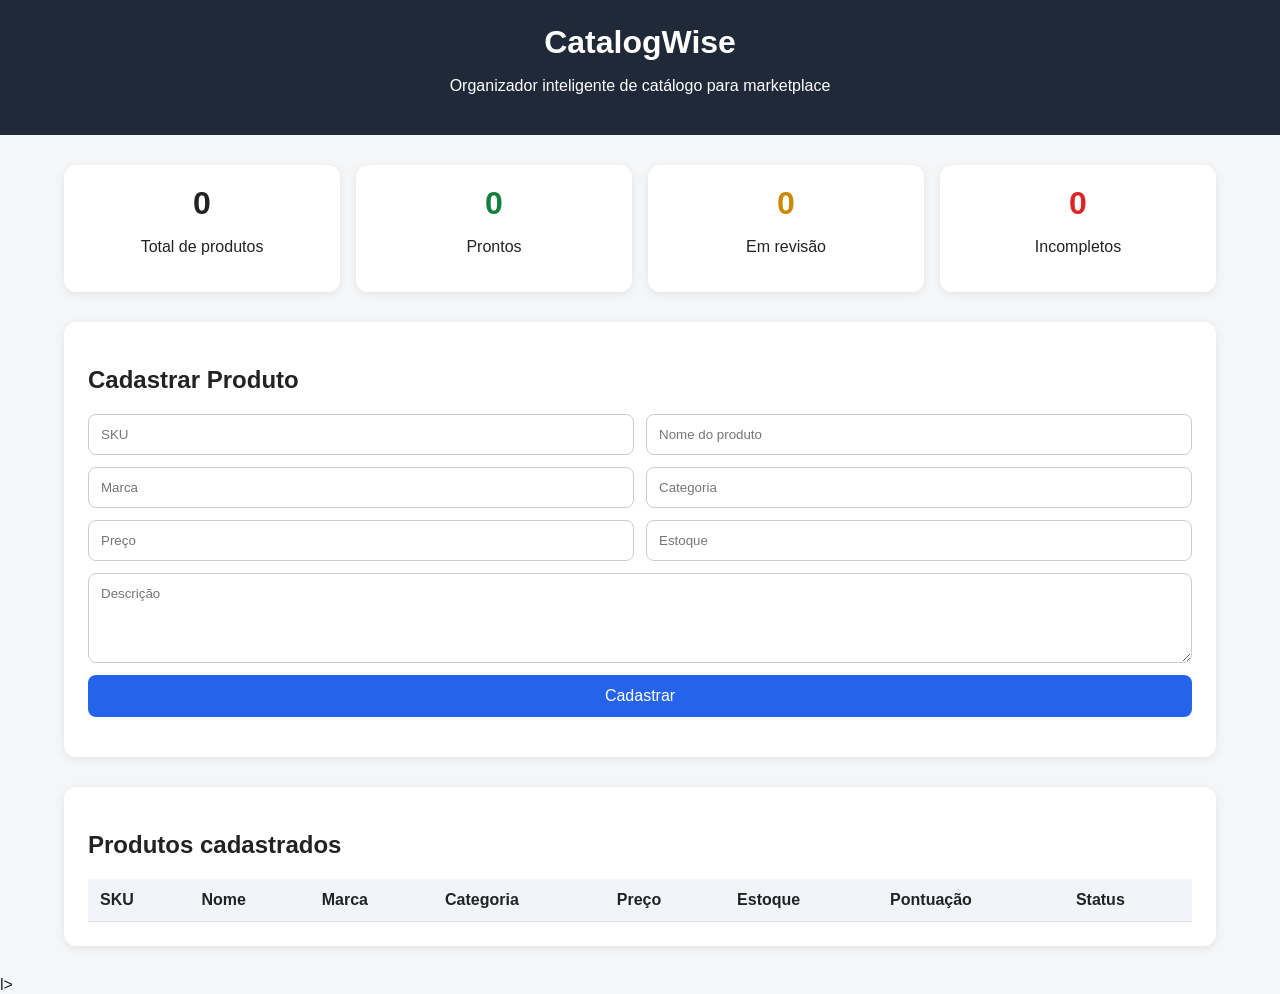
==== frontend/index.html @ 1bb8b8df "Criação API inicial do CatalogWise" ====
<!DOCTYPE html>
<html lang="pt-BR">
<head>
    <meta charset="UTF-8">
    <title>CatalogWise</title>
    <link rel="stylesheet" href="style.css">
</head>
<body>

<header>
    <h1>CatalogWise</h1>
    <p>Organizador inteligente de catálogo para marketplace</p>
</header>

<main>
    <section class="dashboard">
        <div class="card">
            <h2 id="totalProdutos">0</h2>
            <p>Total de produtos</p>
        </div>

        <div class="card pronto">
            <h2 id="produtosProntos">0</h2>
            <p>Prontos</p>
        </div>

        <div class="card revisar">
            <h2 id="produtosRevisar">0</h2>
            <p>Em revisão</p>
        </div>

        <div class="card incompleto">
            <h2 id="produtosIncompletos">0</h2>
            <p>Incompletos</p>
        </div>
    </section>

    <section class="form-section">
        <h2>Cadastrar Produto</h2>

        <form id="produtoForm">
            <input type="text" id="sku" placeholder="SKU" required>
            <input type="text" id="nome" placeholder="Nome do produto" required>
            <input type="text" id="marca" placeholder="Marca" required>
            <input type="text" id="categoria" placeholder="Categoria" required>
            <input type="number" id="preco" placeholder="Preço" step="0.01" required>
            <input type="number" id="estoque" placeholder="Estoque" required>
            <textarea id="descricao" placeholder="Descrição" required></textarea>

            <button type="submit">Cadastrar</button>
        </form>

        <p id="mensagem"></p>
    </section>

    <section class="lista-section">
        <h2>Produtos cadastrados</h2>

        <table>
            <thead>
            <tr>
                <th>SKU</th>
                <th>Nome</th>
                <th>Marca</th>
                <th>Categoria</th>
                <th>Preço</th>
                <th>Estoque</th>
                <th>Pontuação</th>
                <th>Status</th>
            </tr>
            </thead>
            <tbody id="produtosTabela">
            </tbody>
        </table>
    </section>
</main>

<script src="script.js"></script>
</body>
</html>l>
---- frontend/style.css ----
* {
    box-sizing: border-box;
    font-family: Arial, sans-serif;
}

body {
    margin: 0;
    background: #f4f6f8;
    color: #222;
}

header {
    background: #1f2937;
    color: white;
    padding: 24px;
    text-align: center;
}

header h1 {
    margin: 0;
}

main {
    width: 90%;
    max-width: 1200px;
    margin: 30px auto;
}

.dashboard {
    display: grid;
    grid-template-columns: repeat(4, 1fr);
    gap: 16px;
    margin-bottom: 30px;
}

.card {
    background: white;
    padding: 20px;
    border-radius: 12px;
    text-align: center;
    box-shadow: 0 2px 8px rgba(0, 0, 0, 0.08);
}

.card h2 {
    margin: 0;
    font-size: 32px;
}

.pronto h2 {
    color: #15803d;
}

.revisar h2 {
    color: #ca8a04;
}

.incompleto h2 {
    color: #dc2626;
}

.form-section,
.lista-section {
    background: white;
    padding: 24px;
    border-radius: 12px;
    margin-bottom: 30px;
    box-shadow: 0 2px 8px rgba(0, 0, 0, 0.08);
}

form {
    display: grid;
    grid-template-columns: repeat(2, 1fr);
    gap: 12px;
}

input,
textarea {
    padding: 12px;
    border: 1px solid #ccc;
    border-radius: 8px;
}

textarea {
    grid-column: span 2;
    resize: vertical;
    min-height: 90px;
}

button {
    grid-column: span 2;
    padding: 12px;
    border: none;
    border-radius: 8px;
    background: #2563eb;
    color: white;
    font-size: 16px;
    cursor: pointer;
}

button:hover {
    background: #1d4ed8;
}

#mensagem {
    margin-top: 12px;
    font-weight: bold;
}

table {
    width: 100%;
    border-collapse: collapse;
}

th,
td {
    padding: 12px;
    border-bottom: 1px solid #ddd;
    text-align: left;
}

th {
    background: #f1f5f9;
}
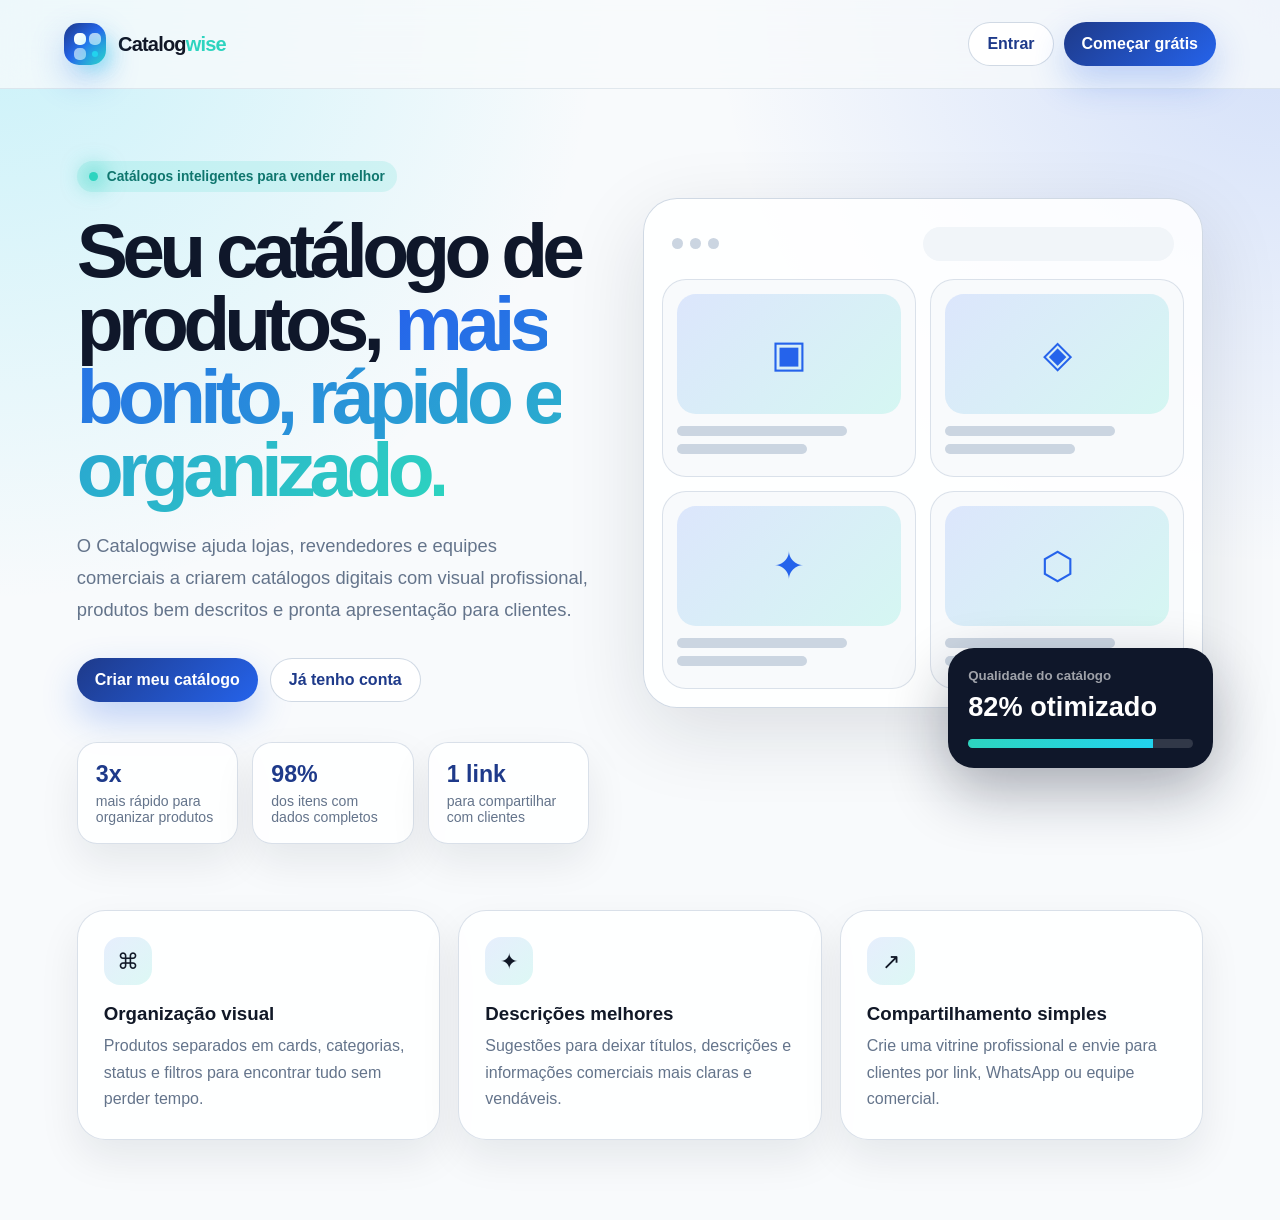
==== commit 5919469a: "integrou front e h2 persistente" ====
--- a/frontend/index.html
+++ b/frontend/index.html
@@ -1,80 +1,59 @@
 <!DOCTYPE html>
 <html lang="pt-BR">
 <head>
-    <meta charset="UTF-8">
-    <title>CatalogWise</title>
-    <link rel="stylesheet" href="style.css">
+  <meta charset="UTF-8"><meta name="viewport" content="width=device-width, initial-scale=1.0">
+  <title>Catalogwise — Início</title>
+  <link rel="stylesheet" href="assets/css/style.css">
 </head>
 <body>
+<div class="app-shell">
 
-<header>
-    <h1>CatalogWise</h1>
-    <p>Organizador inteligente de catálogo para marketplace</p>
+<header class="topbar">
+  <a href="index.html" class="brand" aria-label="Ir para início">
+    <div class="brand-mark"></div>
+    <div><span>Catalog</span><span>wise</span></div>
+  </a>
+  <div class="top-actions">
+    <a class="btn btn-ghost" href="login.html">Entrar</a>
+    <a class="btn btn-primary" href="cadastro.html">Começar grátis</a>
+  </div>
 </header>
 
 <main>
-    <section class="dashboard">
-        <div class="card">
-            <h2 id="totalProdutos">0</h2>
-            <p>Total de produtos</p>
+  <section class="hero">
+    <div>
+      <div class="eyebrow"><span class="spark"></span> Catálogos inteligentes para vender melhor</div>
+      <h1>Seu catálogo de produtos, <span class="gradient-text">mais bonito, rápido e organizado.</span></h1>
+      <p class="hero-copy">O Catalogwise ajuda lojas, revendedores e equipes comerciais a criarem catálogos digitais com visual profissional, produtos bem descritos e pronta apresentação para clientes.</p>
+      <div class="hero-actions">
+        <a class="btn btn-primary" href="cadastro.html">Criar meu catálogo</a>
+        <a class="btn btn-ghost" href="login.html">Já tenho conta</a>
+      </div>
+      <div class="hero-stats">
+        <div class="stat-card"><strong>3x</strong><span>mais rápido para organizar produtos</span></div>
+        <div class="stat-card"><strong>98%</strong><span>dos itens com dados completos</span></div>
+        <div class="stat-card"><strong>1 link</strong><span>para compartilhar com clientes</span></div>
+      </div>
+    </div>
+    <div class="product-preview">
+      <div class="mock-window">
+        <div class="mock-top"><div class="dots"><span class="dot"></span><span class="dot"></span><span class="dot"></span></div><div class="mock-search"></div></div>
+        <div class="mock-grid">
+          <div class="product-card"><div class="product-img">▣</div><div class="line mid"></div><div class="line short"></div></div>
+          <div class="product-card"><div class="product-img">◈</div><div class="line mid"></div><div class="line short"></div></div>
+          <div class="product-card"><div class="product-img">✦</div><div class="line mid"></div><div class="line short"></div></div>
+          <div class="product-card"><div class="product-img">⬡</div><div class="line mid"></div><div class="line short"></div></div>
         </div>
-
-        <div class="card pronto">
-            <h2 id="produtosProntos">0</h2>
-            <p>Prontos</p>
-        </div>
-
-        <div class="card revisar">
-            <h2 id="produtosRevisar">0</h2>
-            <p>Em revisão</p>
-        </div>
-
-        <div class="card incompleto">
-            <h2 id="produtosIncompletos">0</h2>
-            <p>Incompletos</p>
-        </div>
-    </section>
-
-    <section class="form-section">
-        <h2>Cadastrar Produto</h2>
-
-        <form id="produtoForm">
-            <input type="text" id="sku" placeholder="SKU" required>
-            <input type="text" id="nome" placeholder="Nome do produto" required>
-            <input type="text" id="marca" placeholder="Marca" required>
-            <input type="text" id="categoria" placeholder="Categoria" required>
-            <input type="number" id="preco" placeholder="Preço" step="0.01" required>
-            <input type="number" id="estoque" placeholder="Estoque" required>
-            <textarea id="descricao" placeholder="Descrição" required></textarea>
-
-            <button type="submit">Cadastrar</button>
-        </form>
-
-        <p id="mensagem"></p>
-    </section>
-
-    <section class="lista-section">
-        <h2>Produtos cadastrados</h2>
-
-        <table>
-            <thead>
-            <tr>
-                <th>SKU</th>
-                <th>Nome</th>
-                <th>Marca</th>
-                <th>Categoria</th>
-                <th>Preço</th>
-                <th>Estoque</th>
-                <th>Pontuação</th>
-                <th>Status</th>
-            </tr>
-            </thead>
-            <tbody id="produtosTabela">
-            </tbody>
-        </table>
-    </section>
+      </div>
+      <div class="floating-card"><small>Qualidade do catálogo</small><strong>82% otimizado</strong><div class="progress"><span></span></div></div>
+    </div>
+  </section>
+  <section class="features">
+    <article class="feature-card"><div class="feature-icon">⌘</div><h3>Organização visual</h3><p>Produtos separados em cards, categorias, status e filtros para encontrar tudo sem perder tempo.</p></article>
+    <article class="feature-card"><div class="feature-icon">✦</div><h3>Descrições melhores</h3><p>Sugestões para deixar títulos, descrições e informações comerciais mais claras e vendáveis.</p></article>
+    <article class="feature-card"><div class="feature-icon">↗</div><h3>Compartilhamento simples</h3><p>Crie uma vitrine profissional e envie para clientes por link, WhatsApp ou equipe comercial.</p></article>
+  </section>
 </main>
-
-<script src="script.js"></script>
+</div>
 </body>
-</html>l>+</html>
--- a/frontend/assets/css/style.css
+++ b/frontend/assets/css/style.css
@@ -0,0 +1,88 @@
+
+:root{
+  --azul-escuro:#0f172a;--azul:#2563eb;--azul2:#1e3a8a;--verde:#2dd4bf;
+  --texto:#111827;--cinza:#64748b;--borda:#cbd5e1;--fundo:#f8fafc;--branco:#fff;
+  --sombra:0 24px 80px rgba(15,23,42,.12);--sombra2:0 18px 40px rgba(15,23,42,.08);
+}
+*{box-sizing:border-box;margin:0;padding:0}
+body{
+  min-height:100vh;font-family:Inter,Arial,sans-serif;color:var(--texto);
+  background:radial-gradient(circle at top left,rgba(34,211,238,.22),transparent 34%),
+  radial-gradient(circle at top right,rgba(37,99,235,.18),transparent 32%),var(--fundo);
+}
+a{text-decoration:none;color:inherit}button,input,select{font:inherit}button{border:0;cursor:pointer}
+.topbar,.dashboard-topbar{
+  position:sticky;top:0;z-index:10;display:flex;align-items:center;justify-content:space-between;gap:18px;
+  padding:22px clamp(18px,5vw,72px);backdrop-filter:blur(18px);
+  background:rgba(248,250,252,.78);border-bottom:1px solid rgba(203,213,225,.55)
+}
+.brand{display:flex;align-items:center;gap:12px;font-weight:900;font-size:1.25rem;letter-spacing:-.04em}
+.brand span:last-child{color:var(--verde)}
+.brand-mark{
+  width:42px;height:42px;border-radius:15px;background:linear-gradient(135deg,var(--azul2),var(--azul),var(--verde));
+  position:relative;box-shadow:0 14px 34px rgba(37,99,235,.28)
+}
+.brand-mark:before{content:"";position:absolute;left:10px;top:10px;width:12px;height:12px;border-radius:5px;background:white;box-shadow:15px 0 0 rgba(255,255,255,.7),0 15px 0 rgba(255,255,255,.62)}
+.brand-mark:after{content:"";position:absolute;right:8px;bottom:8px;width:6px;height:6px;border-radius:50%;background:#22d3ee;box-shadow:0 0 22px 8px rgba(34,211,238,.8)}
+.top-actions{display:flex;align-items:center;gap:10px;flex-wrap:wrap}
+.btn{
+  display:inline-flex;align-items:center;justify-content:center;min-height:44px;padding:12px 18px;border-radius:999px;
+  font-weight:850;transition:.2s ease;white-space:nowrap
+}
+.btn-primary{color:white;background:linear-gradient(135deg,var(--azul2),var(--azul));box-shadow:0 16px 36px rgba(37,99,235,.28)}
+.btn-primary:hover,.btn-ghost:hover{transform:translateY(-1px)}
+.btn-ghost{background:white;color:var(--azul2);border:1px solid rgba(203,213,225,.9)}
+.hero{display:grid;grid-template-columns:minmax(0,1fr) minmax(320px,560px);align-items:center;gap:54px;padding:72px clamp(18px,6vw,88px) 42px}
+.eyebrow{display:inline-flex;align-items:center;gap:9px;padding:8px 12px;border-radius:999px;background:rgba(45,212,191,.14);color:#0f766e;font-weight:850;font-size:.86rem;margin-bottom:22px}
+.spark{width:9px;height:9px;border-radius:50%;background:var(--verde);box-shadow:0 0 20px 7px rgba(45,212,191,.55)}
+h1{font-size:clamp(2.7rem,6vw,5.6rem);line-height:.95;letter-spacing:-.075em;color:var(--azul-escuro)}
+.gradient-text{background:linear-gradient(135deg,var(--azul),var(--verde));-webkit-background-clip:text;background-clip:text;color:transparent}
+.hero-copy{margin-top:24px;max-width:680px;color:var(--cinza);font-size:1.15rem;line-height:1.75}
+.hero-actions{display:flex;flex-wrap:wrap;gap:12px;margin-top:32px}
+.hero-stats{display:grid;grid-template-columns:repeat(3,1fr);gap:14px;max-width:680px;margin-top:40px}
+.card,.stat-card,.feature-card,.auth-panel,.panel,.metric-card{
+  background:rgba(255,255,255,.86);border:1px solid rgba(203,213,225,.72);box-shadow:var(--sombra2)
+}
+.stat-card{padding:18px;border-radius:20px}.stat-card strong{display:block;font-size:1.45rem;color:var(--azul2)}.stat-card span{display:block;color:var(--cinza);font-size:.88rem;margin-top:5px}
+.product-preview{position:relative;min-height:610px}.mock-window{border-radius:34px;background:rgba(255,255,255,.86);border:1px solid rgba(203,213,225,.9);box-shadow:var(--sombra);padding:18px}
+.mock-top{display:flex;justify-content:space-between;align-items:center;padding:10px 10px 18px}.dots{display:flex;gap:7px}.dot{width:11px;height:11px;border-radius:50%;background:var(--borda)}
+.mock-search{width:50%;height:34px;border-radius:999px;background:#f1f5f9}.mock-grid{display:grid;grid-template-columns:repeat(2,1fr);gap:14px}
+.product-card{padding:14px;border-radius:24px;background:#f8fafc;border:1px solid rgba(203,213,225,.65)}
+.product-img{height:120px;border-radius:19px;background:linear-gradient(135deg,rgba(37,99,235,.16),rgba(45,212,191,.2)),white;display:grid;place-items:center;color:var(--azul);font-size:2.4rem;margin-bottom:12px}
+.line{height:10px;border-radius:999px;background:var(--borda);margin-bottom:8px}.line.mid{width:76%}.line.short{width:58%}
+.floating-card{position:absolute;right:-10px;bottom:40px;width:265px;padding:20px;border-radius:26px;background:var(--azul-escuro);color:white;box-shadow:0 24px 60px rgba(15,23,42,.32)}
+.floating-card small{display:block;color:rgba(255,255,255,.6);font-weight:850;margin-bottom:8px}.floating-card strong{font-size:1.7rem}
+.progress{height:9px;background:rgba(255,255,255,.14);border-radius:999px;overflow:hidden;margin-top:16px}.progress span{display:block;height:100%;width:82%;background:linear-gradient(90deg,var(--verde),#22d3ee)}
+.features{display:grid;grid-template-columns:repeat(3,1fr);gap:18px;padding:24px clamp(18px,6vw,88px) 80px}.feature-card{padding:26px;border-radius:28px}.feature-icon{width:48px;height:48px;border-radius:16px;display:grid;place-items:center;background:linear-gradient(135deg,rgba(37,99,235,.11),rgba(45,212,191,.16));font-size:1.4rem;margin-bottom:18px}.feature-card p{color:var(--cinza);line-height:1.65;margin-top:8px}
+.auth-page{min-height:calc(100vh - 90px);display:grid;grid-template-columns:minmax(0,1fr) 480px;gap:36px;align-items:center;padding:42px clamp(18px,6vw,88px)}
+.auth-panel{padding:clamp(28px,5vw,46px);border-radius:34px}.auth-panel h2{font-size:clamp(2rem,4vw,3rem);letter-spacing:-.06em;color:var(--azul-escuro);margin-bottom:10px}.auth-panel>p{color:var(--cinza);line-height:1.6;margin-bottom:28px}
+.field{margin-bottom:16px}.field label{display:block;font-weight:850;color:#334155;margin-bottom:8px;font-size:.92rem}.field input,.field select{width:100%;min-height:50px;border-radius:16px;border:1px solid var(--borda);padding:0 15px;outline:none;background:#f8fafc}.field input:focus,.field select:focus{border-color:var(--azul);box-shadow:0 0 0 4px rgba(37,99,235,.11);background:white}
+.form-row{display:grid;grid-template-columns:1fr 1fr;gap:14px}.auth-extra{display:flex;justify-content:space-between;gap:10px;margin:4px 0 22px;color:var(--cinza);font-size:.92rem}.auth-extra a,.switch-auth a{color:var(--azul);font-weight:850}.full-btn{width:100%}.switch-auth{text-align:center;color:var(--cinza);margin-top:20px}
+.auth-visual{padding:36px;border-radius:34px;background:linear-gradient(135deg,var(--azul-escuro),var(--azul2));color:white;min-height:520px;position:relative;overflow:hidden;box-shadow:var(--sombra)}.auth-visual:before{content:"";position:absolute;width:360px;height:360px;border-radius:50%;background:rgba(45,212,191,.22);top:-120px;right:-120px}.auth-visual h3{position:relative;font-size:2.5rem;line-height:1;letter-spacing:-.06em;margin-bottom:18px}.auth-visual p{position:relative;color:rgba(255,255,255,.72);line-height:1.7}.check-list{position:relative;display:grid;gap:12px;margin-top:34px}.check-item{display:flex;align-items:center;gap:12px;padding:15px;border-radius:18px;background:rgba(255,255,255,.1);border:1px solid rgba(255,255,255,.12);font-weight:800}.check{width:26px;height:26px;border-radius:50%;background:var(--verde);color:var(--azul-escuro);display:grid;place-items:center;font-weight:900}
+.dashboard{display:grid;grid-template-columns:290px minmax(0,1fr);min-height:calc(100vh - 90px)}.user-pill{display:flex;align-items:center;gap:10px;padding:8px 12px;border-radius:999px;background:white;border:1px solid rgba(203,213,225,.85);font-weight:850}.avatar{width:28px;height:28px;border-radius:50%;background:linear-gradient(135deg,var(--azul),var(--verde));color:white;display:grid;place-items:center;font-size:.8rem}
+.sidebar{padding:26px 22px;border-right:1px solid rgba(203,213,225,.7);background:rgba(255,255,255,.68)}.side-title{font-size:.78rem;color:var(--cinza);font-weight:900;letter-spacing:.12em;text-transform:uppercase;margin:16px 12px 12px}.side-link{width:100%;display:flex;gap:12px;padding:13px 14px;border-radius:17px;color:#475569;background:transparent;font-weight:850;margin-bottom:6px;text-align:left}.side-link.active,.side-link:hover{color:var(--azul2);background:white;box-shadow:0 12px 28px rgba(15,23,42,.08)}
+.main{padding:30px clamp(18px,4vw,46px) 46px}.main-head{display:flex;align-items:flex-start;justify-content:space-between;gap:20px;margin-bottom:26px}.main-head h2{font-size:clamp(2rem,4vw,3.3rem);letter-spacing:-.06em;color:var(--azul-escuro)}.main-head p{color:var(--cinza);line-height:1.6}
+.dashboard-grid{display:grid;grid-template-columns:repeat(4,1fr);gap:16px;margin-bottom:22px}.metric-card{padding:21px;border-radius:26px}.metric-card span{color:var(--cinza);font-size:.88rem;font-weight:850}.metric-card strong{display:block;font-size:2rem;margin-top:8px;letter-spacing:-.06em;color:var(--azul-escuro)}.metric-card small{display:inline-flex;margin-top:10px;color:#047857;background:rgba(16,185,129,.1);padding:6px 9px;border-radius:999px;font-weight:850}
+.content-grid{display:grid;grid-template-columns:minmax(0,1.35fr) minmax(320px,.65fr);gap:18px}.panel{padding:22px;border-radius:30px}.panel-head{display:flex;justify-content:space-between;gap:18px;align-items:center;margin-bottom:18px}.search-box{display:flex;gap:10px;align-items:center;padding:10px 14px;border-radius:999px;background:#f8fafc;border:1px solid rgba(203,213,225,.85);min-width:260px}.search-box input{border:0;outline:0;background:transparent;width:100%}
+.catalog-table{width:100%;border-collapse:collapse}.catalog-table th{text-align:left;color:var(--cinza);font-size:.8rem;text-transform:uppercase;letter-spacing:.08em;padding:12px}.catalog-table td{padding:14px 12px;border-top:1px solid rgba(203,213,225,.65);color:#334155;font-weight:750}.product-cell{display:flex;align-items:center;gap:12px}.thumb{width:44px;height:44px;border-radius:14px;display:grid;place-items:center;background:linear-gradient(135deg,rgba(37,99,235,.12),rgba(45,212,191,.18));color:var(--azul)}.status{display:inline-flex;padding:7px 10px;border-radius:999px;font-size:.82rem;font-weight:900}.ok{color:#047857;background:rgba(16,185,129,.12)}.warn{color:#b45309;background:rgba(245,158,11,.15)}.bad{color:#b91c1c;background:rgba(239,68,68,.12)}
+.mini-chart{height:180px;display:flex;align-items:end;gap:11px;padding:18px 8px 4px}.bar{flex:1;min-width:18px;border-radius:999px 999px 8px 8px;background:linear-gradient(180deg,var(--verde),var(--azul))}.insight-list{display:grid;gap:12px}.insight-card{padding:16px;border-radius:20px;background:#f8fafc;border:1px solid rgba(203,213,225,.7)}.insight-card p{color:var(--cinza);line-height:1.55;font-size:.92rem;margin-top:6px}
+.toast{position:fixed;left:50%;bottom:24px;transform:translateX(-50%) translateY(20px);opacity:0;padding:14px 18px;border-radius:999px;background:var(--azul-escuro);color:white;box-shadow:var(--sombra);z-index:60;transition:.25s ease;font-weight:850}.toast.show{opacity:1;transform:translateX(-50%) translateY(0)}
+@media(max-width:1080px){.hero,.auth-page,.content-grid{grid-template-columns:1fr}.dashboard{grid-template-columns:1fr}.sidebar{display:none}.dashboard-grid,.features{grid-template-columns:repeat(2,1fr)}}
+@media(max-width:760px){.topbar,.dashboard-topbar{align-items:flex-start;flex-direction:column}.hero{padding-top:42px}.hero-stats,.features,.dashboard-grid,.form-row{grid-template-columns:1fr}.product-preview{min-height:auto}.floating-card{position:relative;right:auto;bottom:auto;width:100%;margin-top:16px}.mock-grid{grid-template-columns:1fr}.main-head,.panel-head{flex-direction:column;align-items:stretch}.table-wrap{overflow-x:auto}.catalog-table{min-width:720px}}
+
+/* Integração com API Spring Boot */
+.hidden{display:none!important}
+.product-form-panel{margin-bottom:22px}
+.product-form{display:grid;grid-template-columns:repeat(2,minmax(0,1fr));gap:14px}
+.product-form .field{margin-bottom:0}
+.field-full{grid-column:1/-1}
+.field textarea{width:100%;min-height:110px;border-radius:16px;border:1px solid var(--borda);padding:14px 15px;outline:none;background:#f8fafc;resize:vertical;font:inherit}
+.field textarea:focus{border-color:var(--azul);box-shadow:0 0 0 4px rgba(37,99,235,.11);background:white}
+.small-btn{min-height:38px;padding:9px 14px;font-size:.9rem}
+.filter-row{display:flex;flex-wrap:wrap;gap:8px;margin:-4px 0 16px}
+.filter-btn{padding:9px 13px;border-radius:999px;background:#f8fafc;border:1px solid rgba(203,213,225,.85);color:#475569;font-weight:850;transition:.2s ease}
+.filter-btn.active,.filter-btn:hover{background:linear-gradient(135deg,var(--azul2),var(--azul));color:white;border-color:transparent;box-shadow:0 12px 28px rgba(37,99,235,.18)}
+.product-cell strong{display:block;color:#0f172a;font-size:.95rem}.product-cell small{display:block;color:var(--cinza);font-size:.78rem;margin-top:4px}
+.action-group{display:flex;gap:8px;flex-wrap:wrap}.action-btn{padding:8px 10px;border-radius:999px;font-size:.78rem;font-weight:900;background:#f8fafc;border:1px solid rgba(203,213,225,.85);color:#334155}.action-btn.edit{color:var(--azul2)}.action-btn.danger{color:#b91c1c;background:rgba(239,68,68,.08);border-color:rgba(239,68,68,.18)}.action-btn:hover{transform:translateY(-1px)}
+.catalog-table td[colspan]{text-align:center;color:var(--cinza);padding:26px}
+@media(max-width:760px){.product-form{grid-template-columns:1fr}.catalog-table{min-width:860px}}
